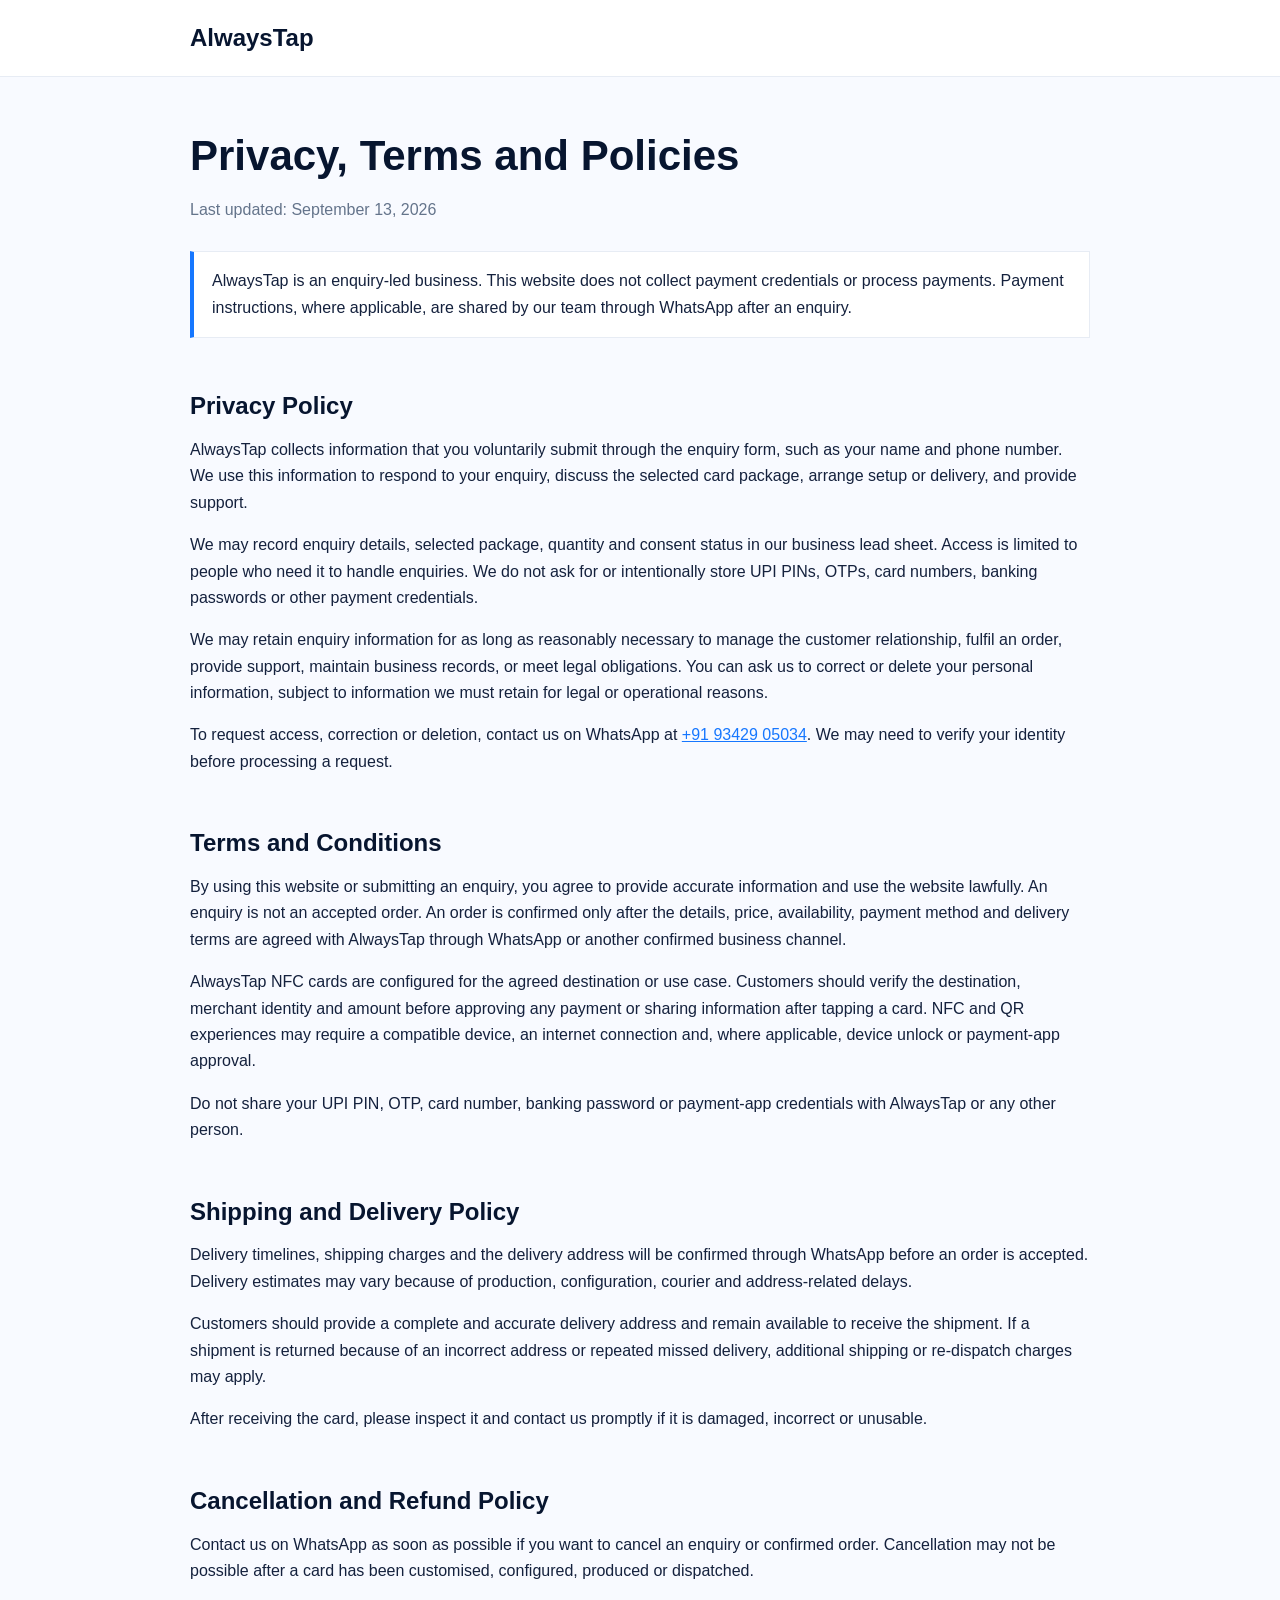
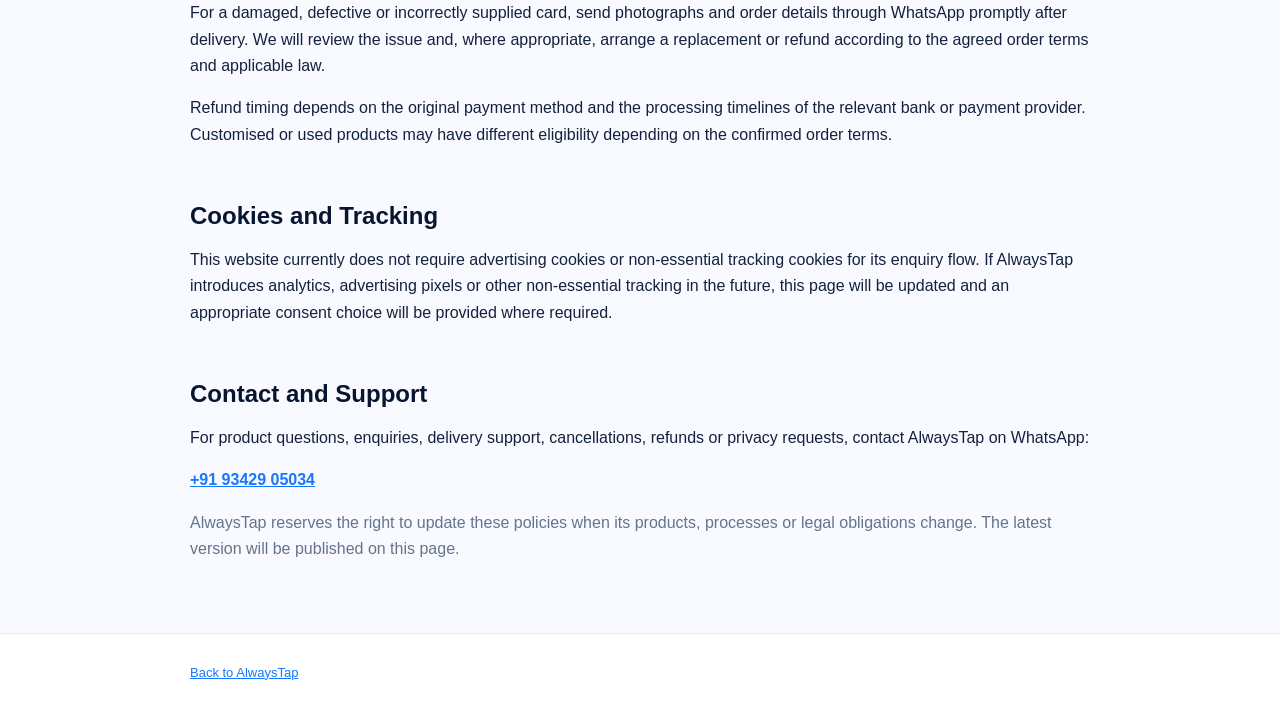
==== legal.html @ c42110d6 "Add compliance policies and consent" ====
<!DOCTYPE html>
<html lang="en">
<head>
  <meta charset="UTF-8">
  <meta name="viewport" content="width=device-width, initial-scale=1.0">
  <title>AlwaysTap - Privacy, Terms and Policies</title>
  <meta name="description" content="AlwaysTap privacy policy, terms and conditions, shipping, refund and contact information.">
  <style>
    :root{--navy:#07152f;--blue:#1677ff;--text:#14213d;--muted:#64748b;--line:#e7ecf4;--bg:#f8faff}
    *{box-sizing:border-box}
    body{margin:0;font-family:Arial,sans-serif;color:var(--text);background:var(--bg);line-height:1.65}
    a{color:var(--blue)}
    header{background:#fff;border-bottom:1px solid var(--line);padding:18px 0}
    .container{width:min(900px,92%);margin:auto}
    .brand{font-size:24px;font-weight:800;color:var(--navy);text-decoration:none}
    main{padding:54px 0}
    h1,h2{color:var(--navy);line-height:1.2}
    h1{font-size:42px;margin:0 0 10px}
    h2{font-size:24px;margin:42px 0 10px;padding-top:12px}
    .updated,.muted{color:var(--muted)}
    .notice{background:#fff;border:1px solid var(--line);border-left:4px solid var(--blue);padding:16px 18px;margin:28px 0}
    li{margin:8px 0}
    footer{border-top:1px solid var(--line);padding:28px 0;color:var(--muted);font-size:13px;background:#fff}
    @media(max-width:520px){main{padding:36px 0}h1{font-size:34px}}
  </style>
</head>
<body>
<header><div class="container"><a class="brand" href="index.html">AlwaysTap</a></div></header>
<main class="container">
  <h1>Privacy, Terms and Policies</h1>
  <p class="updated">Last updated: September 13, 2026</p>
  <div class="notice">AlwaysTap is an enquiry-led business. This website does not collect payment credentials or process payments. Payment instructions, where applicable, are shared by our team through WhatsApp after an enquiry.</div>

  <h2 id="privacy">Privacy Policy</h2>
  <p>AlwaysTap collects information that you voluntarily submit through the enquiry form, such as your name and phone number. We use this information to respond to your enquiry, discuss the selected card package, arrange setup or delivery, and provide support.</p>
  <p>We may record enquiry details, selected package, quantity and consent status in our business lead sheet. Access is limited to people who need it to handle enquiries. We do not ask for or intentionally store UPI PINs, OTPs, card numbers, banking passwords or other payment credentials.</p>
  <p>We may retain enquiry information for as long as reasonably necessary to manage the customer relationship, fulfil an order, provide support, maintain business records, or meet legal obligations. You can ask us to correct or delete your personal information, subject to information we must retain for legal or operational reasons.</p>
  <p>To request access, correction or deletion, contact us on WhatsApp at <a href="https://wa.me/919342905034">+91 93429 05034</a>. We may need to verify your identity before processing a request.</p>

  <h2 id="terms">Terms and Conditions</h2>
  <p>By using this website or submitting an enquiry, you agree to provide accurate information and use the website lawfully. An enquiry is not an accepted order. An order is confirmed only after the details, price, availability, payment method and delivery terms are agreed with AlwaysTap through WhatsApp or another confirmed business channel.</p>
  <p>AlwaysTap NFC cards are configured for the agreed destination or use case. Customers should verify the destination, merchant identity and amount before approving any payment or sharing information after tapping a card. NFC and QR experiences may require a compatible device, an internet connection and, where applicable, device unlock or payment-app approval.</p>
  <p>Do not share your UPI PIN, OTP, card number, banking password or payment-app credentials with AlwaysTap or any other person.</p>

  <h2 id="shipping">Shipping and Delivery Policy</h2>
  <p>Delivery timelines, shipping charges and the delivery address will be confirmed through WhatsApp before an order is accepted. Delivery estimates may vary because of production, configuration, courier and address-related delays.</p>
  <p>Customers should provide a complete and accurate delivery address and remain available to receive the shipment. If a shipment is returned because of an incorrect address or repeated missed delivery, additional shipping or re-dispatch charges may apply.</p>
  <p>After receiving the card, please inspect it and contact us promptly if it is damaged, incorrect or unusable.</p>

  <h2 id="refunds">Cancellation and Refund Policy</h2>
  <p>Contact us on WhatsApp as soon as possible if you want to cancel an enquiry or confirmed order. Cancellation may not be possible after a card has been customised, configured, produced or dispatched.</p>
  <p>For a damaged, defective or incorrectly supplied card, send photographs and order details through WhatsApp promptly after delivery. We will review the issue and, where appropriate, arrange a replacement or refund according to the agreed order terms and applicable law.</p>
  <p>Refund timing depends on the original payment method and the processing timelines of the relevant bank or payment provider. Customised or used products may have different eligibility depending on the confirmed order terms.</p>

  <h2 id="cookies">Cookies and Tracking</h2>
  <p>This website currently does not require advertising cookies or non-essential tracking cookies for its enquiry flow. If AlwaysTap introduces analytics, advertising pixels or other non-essential tracking in the future, this page will be updated and an appropriate consent choice will be provided where required.</p>

  <h2 id="contact">Contact and Support</h2>
  <p>For product questions, enquiries, delivery support, cancellations, refunds or privacy requests, contact AlwaysTap on WhatsApp:</p>
  <p><strong><a href="https://wa.me/919342905034">+91 93429 05034</a></strong></p>
  <p class="muted">AlwaysTap reserves the right to update these policies when its products, processes or legal obligations change. The latest version will be published on this page.</p>
</main>
<footer><div class="container"><a href="index.html">Back to AlwaysTap</a></div></footer>
</body>
</html>
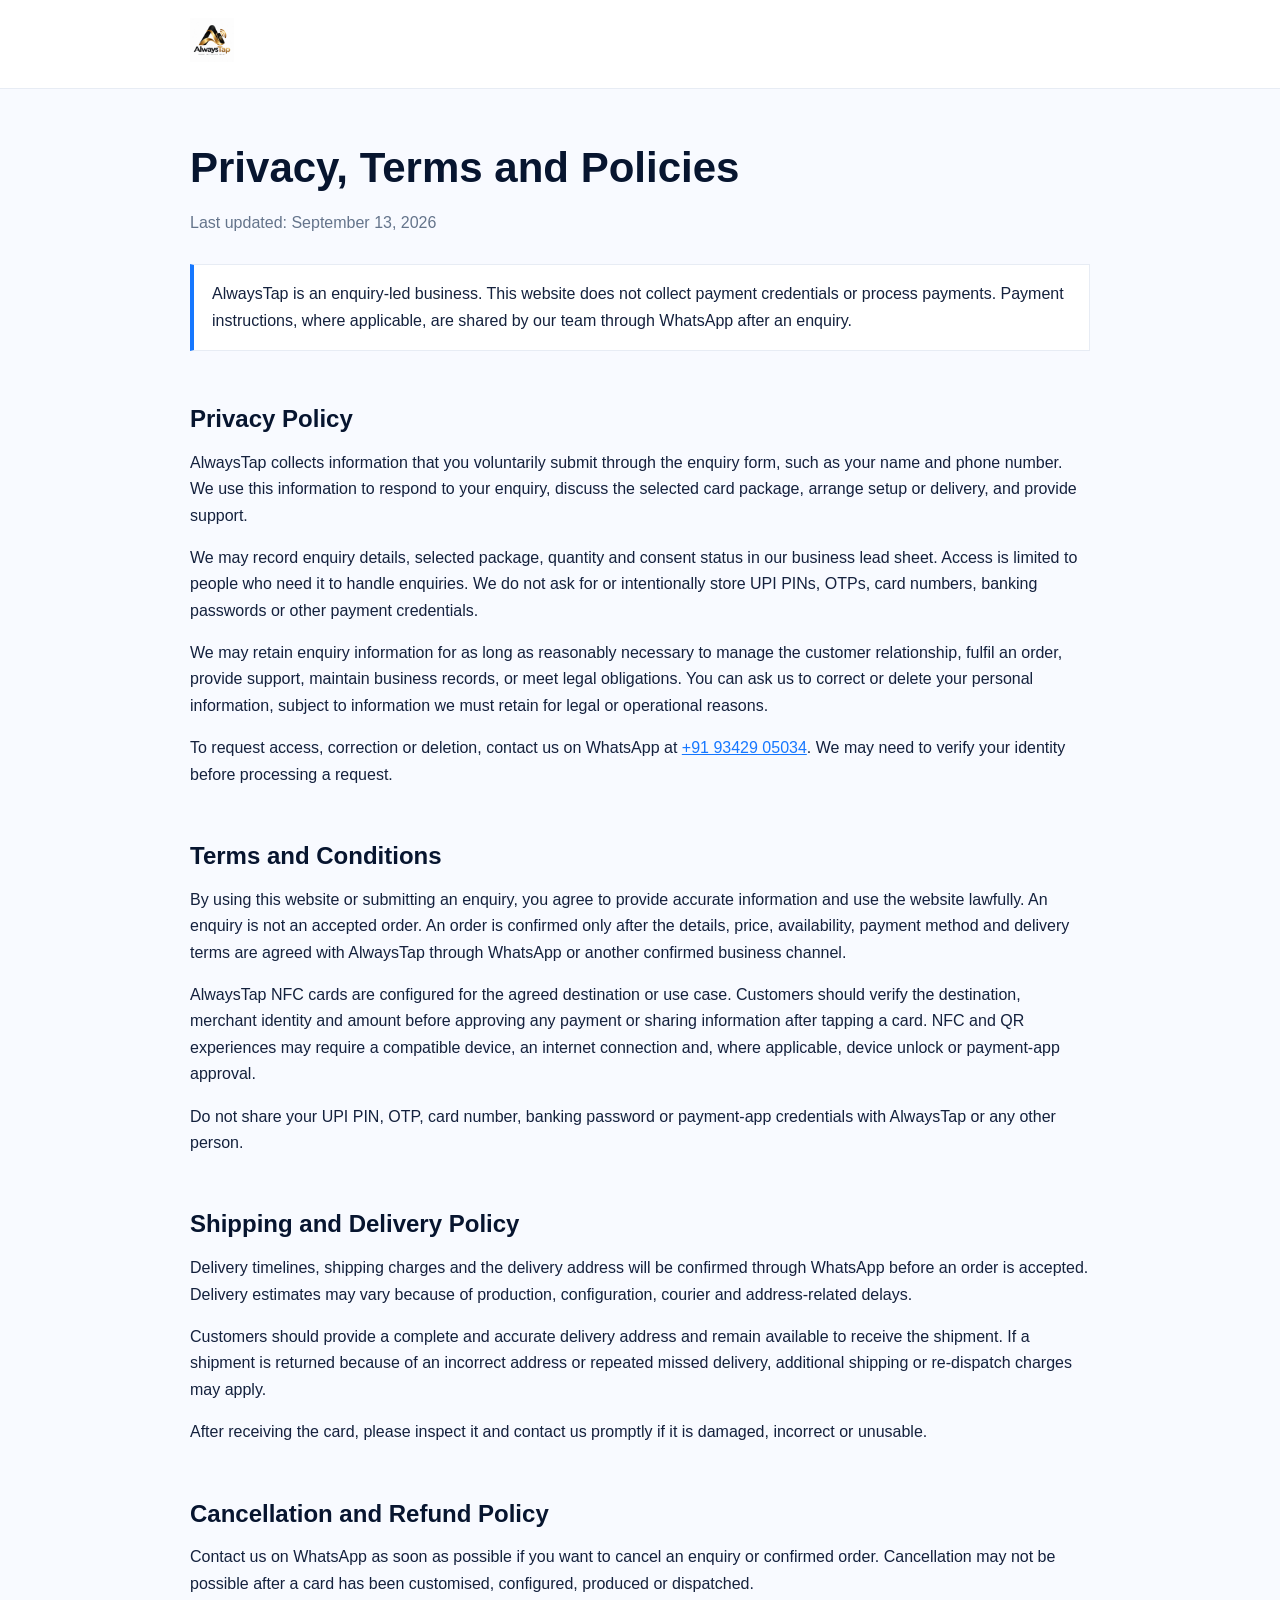
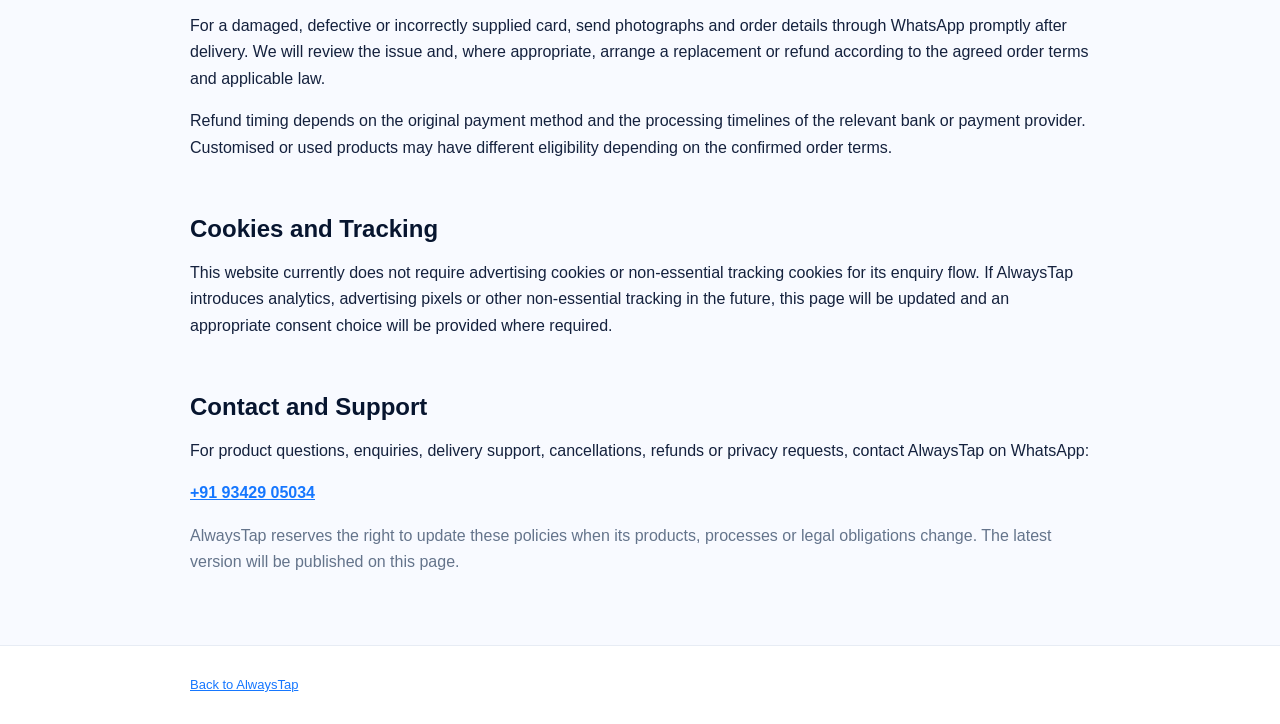
==== commit 4c6d4fc3: "Update logo asset to new AlwaysTap logo and add favicon/meta tags" ====
--- a/legal.html
+++ b/legal.html
@@ -5,6 +5,8 @@
   <meta name="viewport" content="width=device-width, initial-scale=1.0">
   <title>AlwaysTap - Privacy, Terms and Policies</title>
   <meta name="description" content="AlwaysTap privacy policy, terms and conditions, shipping, refund and contact information.">
+  <link rel="icon" type="image/jpeg" href="logo.jpg">
+  <link rel="apple-touch-icon" href="logo.jpg">
   <style>
     :root{--navy:#07152f;--blue:#1677ff;--text:#14213d;--muted:#64748b;--line:#e7ecf4;--bg:#f8faff}
     *{box-sizing:border-box}
@@ -25,7 +27,7 @@
   </style>
 </head>
 <body>
-<header><div class="container"><a class="brand" href="index.html">AlwaysTap</a></div></header>
+<header><div class="container"><a class="brand" href="index.html" style="display:inline-flex;align-items:center;gap:12px;"><img src="logo.jpg" alt="AlwaysTap logo" style="height:44px;width:auto;display:block;"></a></div></header>
 <main class="container">
   <h1>Privacy, Terms and Policies</h1>
   <p class="updated">Last updated: September 13, 2026</p>
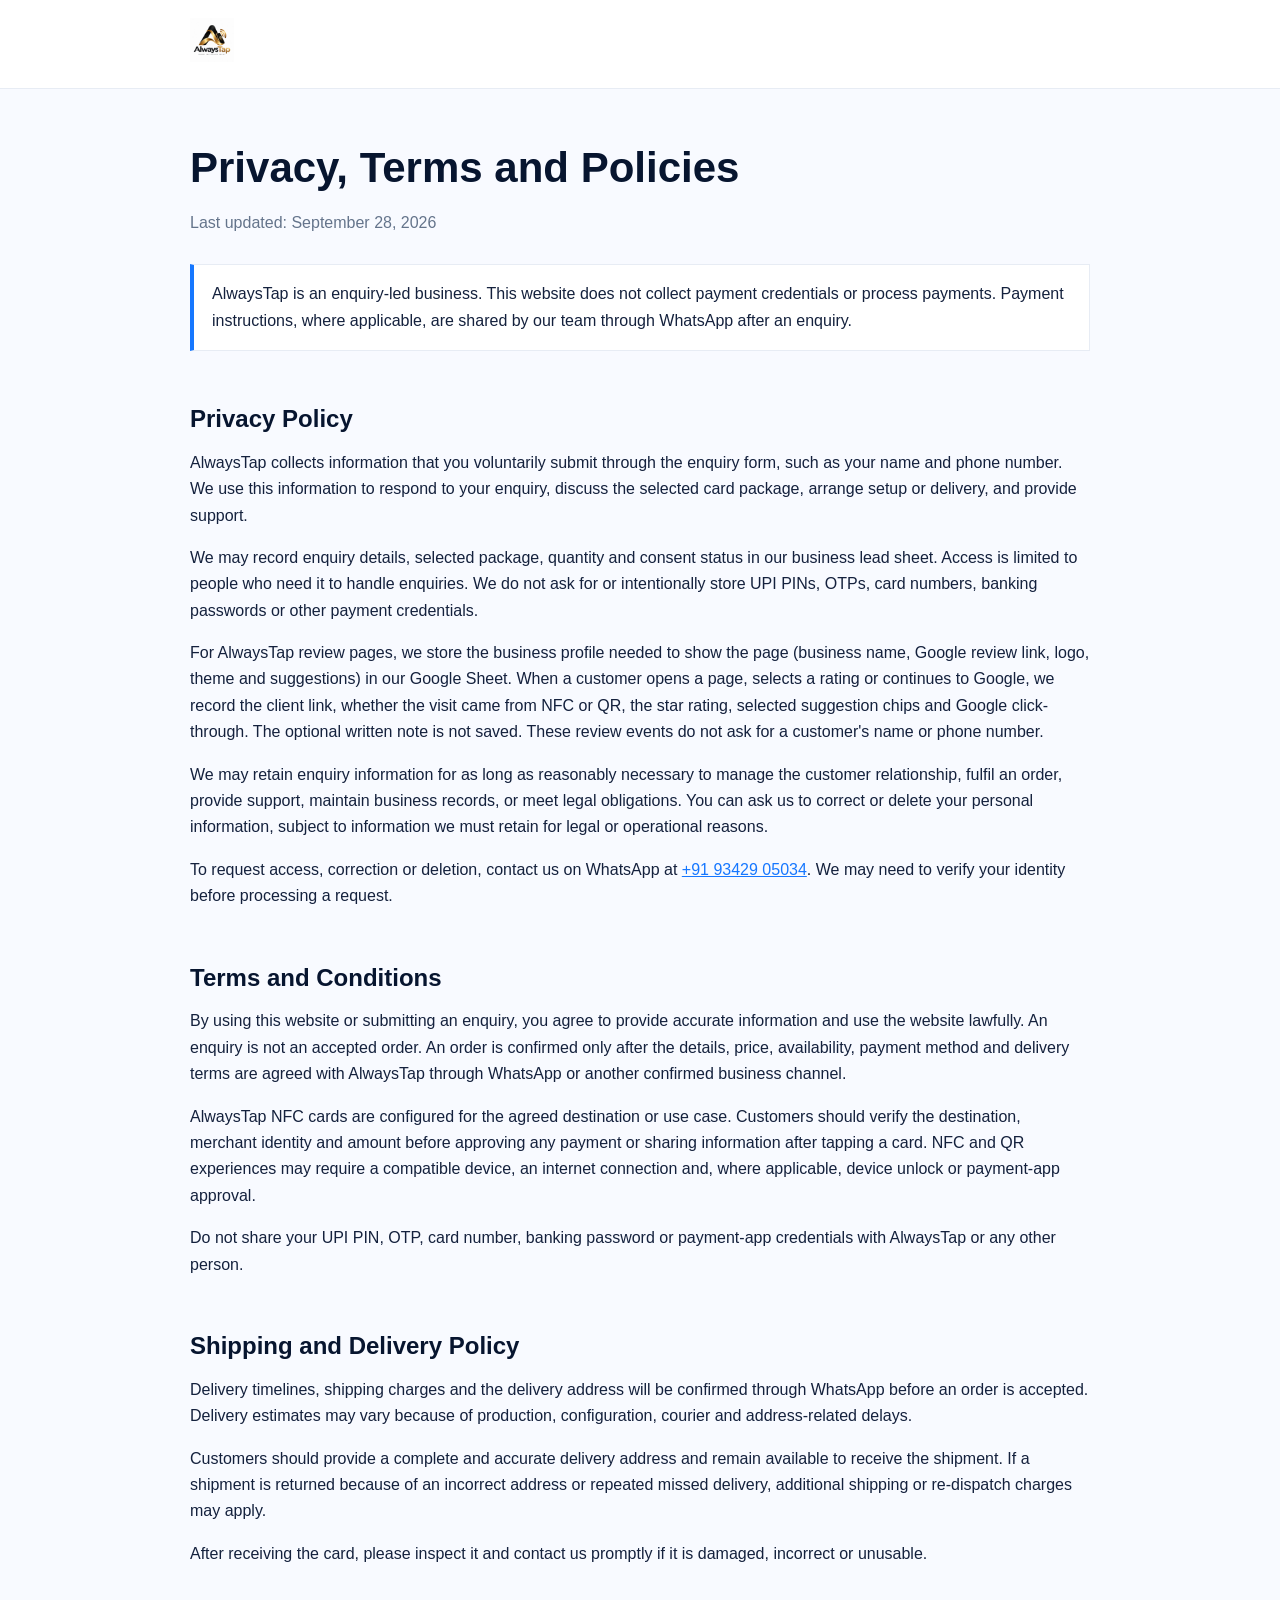
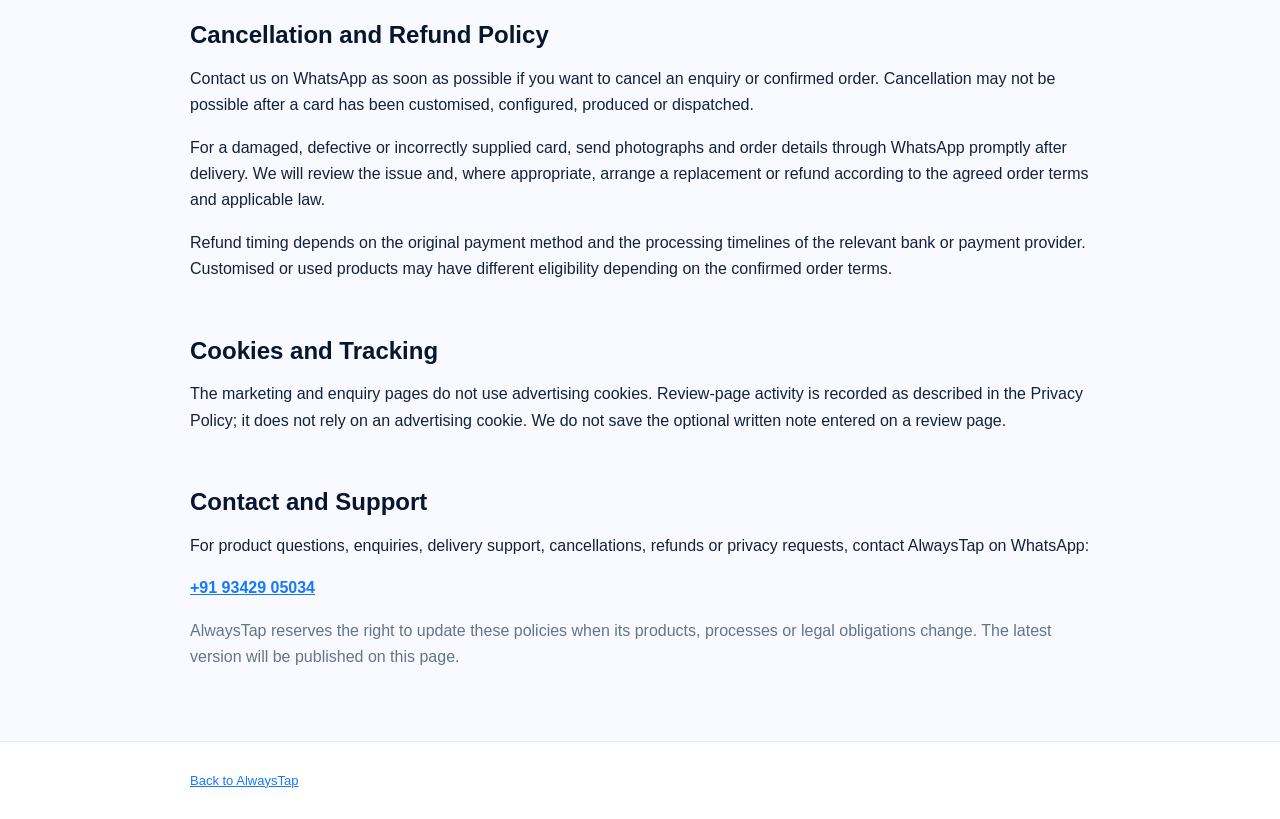
==== commit fb0a6ae7: "Add AlwaysTap client review studio" ====
--- a/legal.html
+++ b/legal.html
@@ -1,67 +1,68 @@
-<!DOCTYPE html>
-<html lang="en">
-<head>
-  <meta charset="UTF-8">
-  <meta name="viewport" content="width=device-width, initial-scale=1.0">
-  <title>AlwaysTap - Privacy, Terms and Policies</title>
-  <meta name="description" content="AlwaysTap privacy policy, terms and conditions, shipping, refund and contact information.">
-  <link rel="icon" type="image/jpeg" href="logo.jpg">
-  <link rel="apple-touch-icon" href="logo.jpg">
-  <style>
-    :root{--navy:#07152f;--blue:#1677ff;--text:#14213d;--muted:#64748b;--line:#e7ecf4;--bg:#f8faff}
-    *{box-sizing:border-box}
-    body{margin:0;font-family:Arial,sans-serif;color:var(--text);background:var(--bg);line-height:1.65}
-    a{color:var(--blue)}
-    header{background:#fff;border-bottom:1px solid var(--line);padding:18px 0}
-    .container{width:min(900px,92%);margin:auto}
-    .brand{font-size:24px;font-weight:800;color:var(--navy);text-decoration:none}
-    main{padding:54px 0}
-    h1,h2{color:var(--navy);line-height:1.2}
-    h1{font-size:42px;margin:0 0 10px}
-    h2{font-size:24px;margin:42px 0 10px;padding-top:12px}
-    .updated,.muted{color:var(--muted)}
-    .notice{background:#fff;border:1px solid var(--line);border-left:4px solid var(--blue);padding:16px 18px;margin:28px 0}
-    li{margin:8px 0}
-    footer{border-top:1px solid var(--line);padding:28px 0;color:var(--muted);font-size:13px;background:#fff}
-    @media(max-width:520px){main{padding:36px 0}h1{font-size:34px}}
-  </style>
-</head>
-<body>
-<header><div class="container"><a class="brand" href="index.html" style="display:inline-flex;align-items:center;gap:12px;"><img src="logo.jpg" alt="AlwaysTap logo" style="height:44px;width:auto;display:block;"></a></div></header>
-<main class="container">
-  <h1>Privacy, Terms and Policies</h1>
-  <p class="updated">Last updated: September 13, 2026</p>
-  <div class="notice">AlwaysTap is an enquiry-led business. This website does not collect payment credentials or process payments. Payment instructions, where applicable, are shared by our team through WhatsApp after an enquiry.</div>
-
-  <h2 id="privacy">Privacy Policy</h2>
-  <p>AlwaysTap collects information that you voluntarily submit through the enquiry form, such as your name and phone number. We use this information to respond to your enquiry, discuss the selected card package, arrange setup or delivery, and provide support.</p>
-  <p>We may record enquiry details, selected package, quantity and consent status in our business lead sheet. Access is limited to people who need it to handle enquiries. We do not ask for or intentionally store UPI PINs, OTPs, card numbers, banking passwords or other payment credentials.</p>
-  <p>We may retain enquiry information for as long as reasonably necessary to manage the customer relationship, fulfil an order, provide support, maintain business records, or meet legal obligations. You can ask us to correct or delete your personal information, subject to information we must retain for legal or operational reasons.</p>
-  <p>To request access, correction or deletion, contact us on WhatsApp at <a href="https://wa.me/919342905034">+91 93429 05034</a>. We may need to verify your identity before processing a request.</p>
-
-  <h2 id="terms">Terms and Conditions</h2>
-  <p>By using this website or submitting an enquiry, you agree to provide accurate information and use the website lawfully. An enquiry is not an accepted order. An order is confirmed only after the details, price, availability, payment method and delivery terms are agreed with AlwaysTap through WhatsApp or another confirmed business channel.</p>
-  <p>AlwaysTap NFC cards are configured for the agreed destination or use case. Customers should verify the destination, merchant identity and amount before approving any payment or sharing information after tapping a card. NFC and QR experiences may require a compatible device, an internet connection and, where applicable, device unlock or payment-app approval.</p>
-  <p>Do not share your UPI PIN, OTP, card number, banking password or payment-app credentials with AlwaysTap or any other person.</p>
-
-  <h2 id="shipping">Shipping and Delivery Policy</h2>
-  <p>Delivery timelines, shipping charges and the delivery address will be confirmed through WhatsApp before an order is accepted. Delivery estimates may vary because of production, configuration, courier and address-related delays.</p>
-  <p>Customers should provide a complete and accurate delivery address and remain available to receive the shipment. If a shipment is returned because of an incorrect address or repeated missed delivery, additional shipping or re-dispatch charges may apply.</p>
-  <p>After receiving the card, please inspect it and contact us promptly if it is damaged, incorrect or unusable.</p>
-
-  <h2 id="refunds">Cancellation and Refund Policy</h2>
-  <p>Contact us on WhatsApp as soon as possible if you want to cancel an enquiry or confirmed order. Cancellation may not be possible after a card has been customised, configured, produced or dispatched.</p>
-  <p>For a damaged, defective or incorrectly supplied card, send photographs and order details through WhatsApp promptly after delivery. We will review the issue and, where appropriate, arrange a replacement or refund according to the agreed order terms and applicable law.</p>
-  <p>Refund timing depends on the original payment method and the processing timelines of the relevant bank or payment provider. Customised or used products may have different eligibility depending on the confirmed order terms.</p>
-
-  <h2 id="cookies">Cookies and Tracking</h2>
-  <p>This website currently does not require advertising cookies or non-essential tracking cookies for its enquiry flow. If AlwaysTap introduces analytics, advertising pixels or other non-essential tracking in the future, this page will be updated and an appropriate consent choice will be provided where required.</p>
-
-  <h2 id="contact">Contact and Support</h2>
-  <p>For product questions, enquiries, delivery support, cancellations, refunds or privacy requests, contact AlwaysTap on WhatsApp:</p>
-  <p><strong><a href="https://wa.me/919342905034">+91 93429 05034</a></strong></p>
-  <p class="muted">AlwaysTap reserves the right to update these policies when its products, processes or legal obligations change. The latest version will be published on this page.</p>
-</main>
-<footer><div class="container"><a href="index.html">Back to AlwaysTap</a></div></footer>
-</body>
-</html>
+<!DOCTYPE html>
+<html lang="en">
+<head>
+  <meta charset="UTF-8">
+  <meta name="viewport" content="width=device-width, initial-scale=1.0">
+  <title>AlwaysTap - Privacy, Terms and Policies</title>
+  <meta name="description" content="AlwaysTap privacy policy, terms and conditions, shipping, refund and contact information.">
+  <link rel="icon" type="image/jpeg" href="logo.jpg">
+  <link rel="apple-touch-icon" href="logo.jpg">
+  <style>
+    :root{--navy:#07152f;--blue:#1677ff;--text:#14213d;--muted:#64748b;--line:#e7ecf4;--bg:#f8faff}
+    *{box-sizing:border-box}
+    body{margin:0;font-family:Arial,sans-serif;color:var(--text);background:var(--bg);line-height:1.65}
+    a{color:var(--blue)}
+    header{background:#fff;border-bottom:1px solid var(--line);padding:18px 0}
+    .container{width:min(900px,92%);margin:auto}
+    .brand{font-size:24px;font-weight:800;color:var(--navy);text-decoration:none}
+    main{padding:54px 0}
+    h1,h2{color:var(--navy);line-height:1.2}
+    h1{font-size:42px;margin:0 0 10px}
+    h2{font-size:24px;margin:42px 0 10px;padding-top:12px}
+    .updated,.muted{color:var(--muted)}
+    .notice{background:#fff;border:1px solid var(--line);border-left:4px solid var(--blue);padding:16px 18px;margin:28px 0}
+    li{margin:8px 0}
+    footer{border-top:1px solid var(--line);padding:28px 0;color:var(--muted);font-size:13px;background:#fff}
+    @media(max-width:520px){main{padding:36px 0}h1{font-size:34px}}
+  </style>
+</head>
+<body>
+<header><div class="container"><a class="brand" href="index.html" style="display:inline-flex;align-items:center;gap:12px;"><img src="logo.jpg" alt="AlwaysTap logo" style="height:44px;width:auto;display:block;"></a></div></header>
+<main class="container">
+  <h1>Privacy, Terms and Policies</h1>
+  <p class="updated">Last updated: September 28, 2026</p>
+  <div class="notice">AlwaysTap is an enquiry-led business. This website does not collect payment credentials or process payments. Payment instructions, where applicable, are shared by our team through WhatsApp after an enquiry.</div>
+
+  <h2 id="privacy">Privacy Policy</h2>
+  <p>AlwaysTap collects information that you voluntarily submit through the enquiry form, such as your name and phone number. We use this information to respond to your enquiry, discuss the selected card package, arrange setup or delivery, and provide support.</p>
+  <p>We may record enquiry details, selected package, quantity and consent status in our business lead sheet. Access is limited to people who need it to handle enquiries. We do not ask for or intentionally store UPI PINs, OTPs, card numbers, banking passwords or other payment credentials.</p>
+  <p>For AlwaysTap review pages, we store the business profile needed to show the page (business name, Google review link, logo, theme and suggestions) in our Google Sheet. When a customer opens a page, selects a rating or continues to Google, we record the client link, whether the visit came from NFC or QR, the star rating, selected suggestion chips and Google click-through. The optional written note is not saved. These review events do not ask for a customer's name or phone number.</p>
+  <p>We may retain enquiry information for as long as reasonably necessary to manage the customer relationship, fulfil an order, provide support, maintain business records, or meet legal obligations. You can ask us to correct or delete your personal information, subject to information we must retain for legal or operational reasons.</p>
+  <p>To request access, correction or deletion, contact us on WhatsApp at <a href="https://wa.me/919342905034">+91 93429 05034</a>. We may need to verify your identity before processing a request.</p>
+
+  <h2 id="terms">Terms and Conditions</h2>
+  <p>By using this website or submitting an enquiry, you agree to provide accurate information and use the website lawfully. An enquiry is not an accepted order. An order is confirmed only after the details, price, availability, payment method and delivery terms are agreed with AlwaysTap through WhatsApp or another confirmed business channel.</p>
+  <p>AlwaysTap NFC cards are configured for the agreed destination or use case. Customers should verify the destination, merchant identity and amount before approving any payment or sharing information after tapping a card. NFC and QR experiences may require a compatible device, an internet connection and, where applicable, device unlock or payment-app approval.</p>
+  <p>Do not share your UPI PIN, OTP, card number, banking password or payment-app credentials with AlwaysTap or any other person.</p>
+
+  <h2 id="shipping">Shipping and Delivery Policy</h2>
+  <p>Delivery timelines, shipping charges and the delivery address will be confirmed through WhatsApp before an order is accepted. Delivery estimates may vary because of production, configuration, courier and address-related delays.</p>
+  <p>Customers should provide a complete and accurate delivery address and remain available to receive the shipment. If a shipment is returned because of an incorrect address or repeated missed delivery, additional shipping or re-dispatch charges may apply.</p>
+  <p>After receiving the card, please inspect it and contact us promptly if it is damaged, incorrect or unusable.</p>
+
+  <h2 id="refunds">Cancellation and Refund Policy</h2>
+  <p>Contact us on WhatsApp as soon as possible if you want to cancel an enquiry or confirmed order. Cancellation may not be possible after a card has been customised, configured, produced or dispatched.</p>
+  <p>For a damaged, defective or incorrectly supplied card, send photographs and order details through WhatsApp promptly after delivery. We will review the issue and, where appropriate, arrange a replacement or refund according to the agreed order terms and applicable law.</p>
+  <p>Refund timing depends on the original payment method and the processing timelines of the relevant bank or payment provider. Customised or used products may have different eligibility depending on the confirmed order terms.</p>
+
+  <h2 id="cookies">Cookies and Tracking</h2>
+  <p>The marketing and enquiry pages do not use advertising cookies. Review-page activity is recorded as described in the Privacy Policy; it does not rely on an advertising cookie. We do not save the optional written note entered on a review page.</p>
+
+  <h2 id="contact">Contact and Support</h2>
+  <p>For product questions, enquiries, delivery support, cancellations, refunds or privacy requests, contact AlwaysTap on WhatsApp:</p>
+  <p><strong><a href="https://wa.me/919342905034">+91 93429 05034</a></strong></p>
+  <p class="muted">AlwaysTap reserves the right to update these policies when its products, processes or legal obligations change. The latest version will be published on this page.</p>
+</main>
+<footer><div class="container"><a href="index.html">Back to AlwaysTap</a></div></footer>
+</body>
+</html>
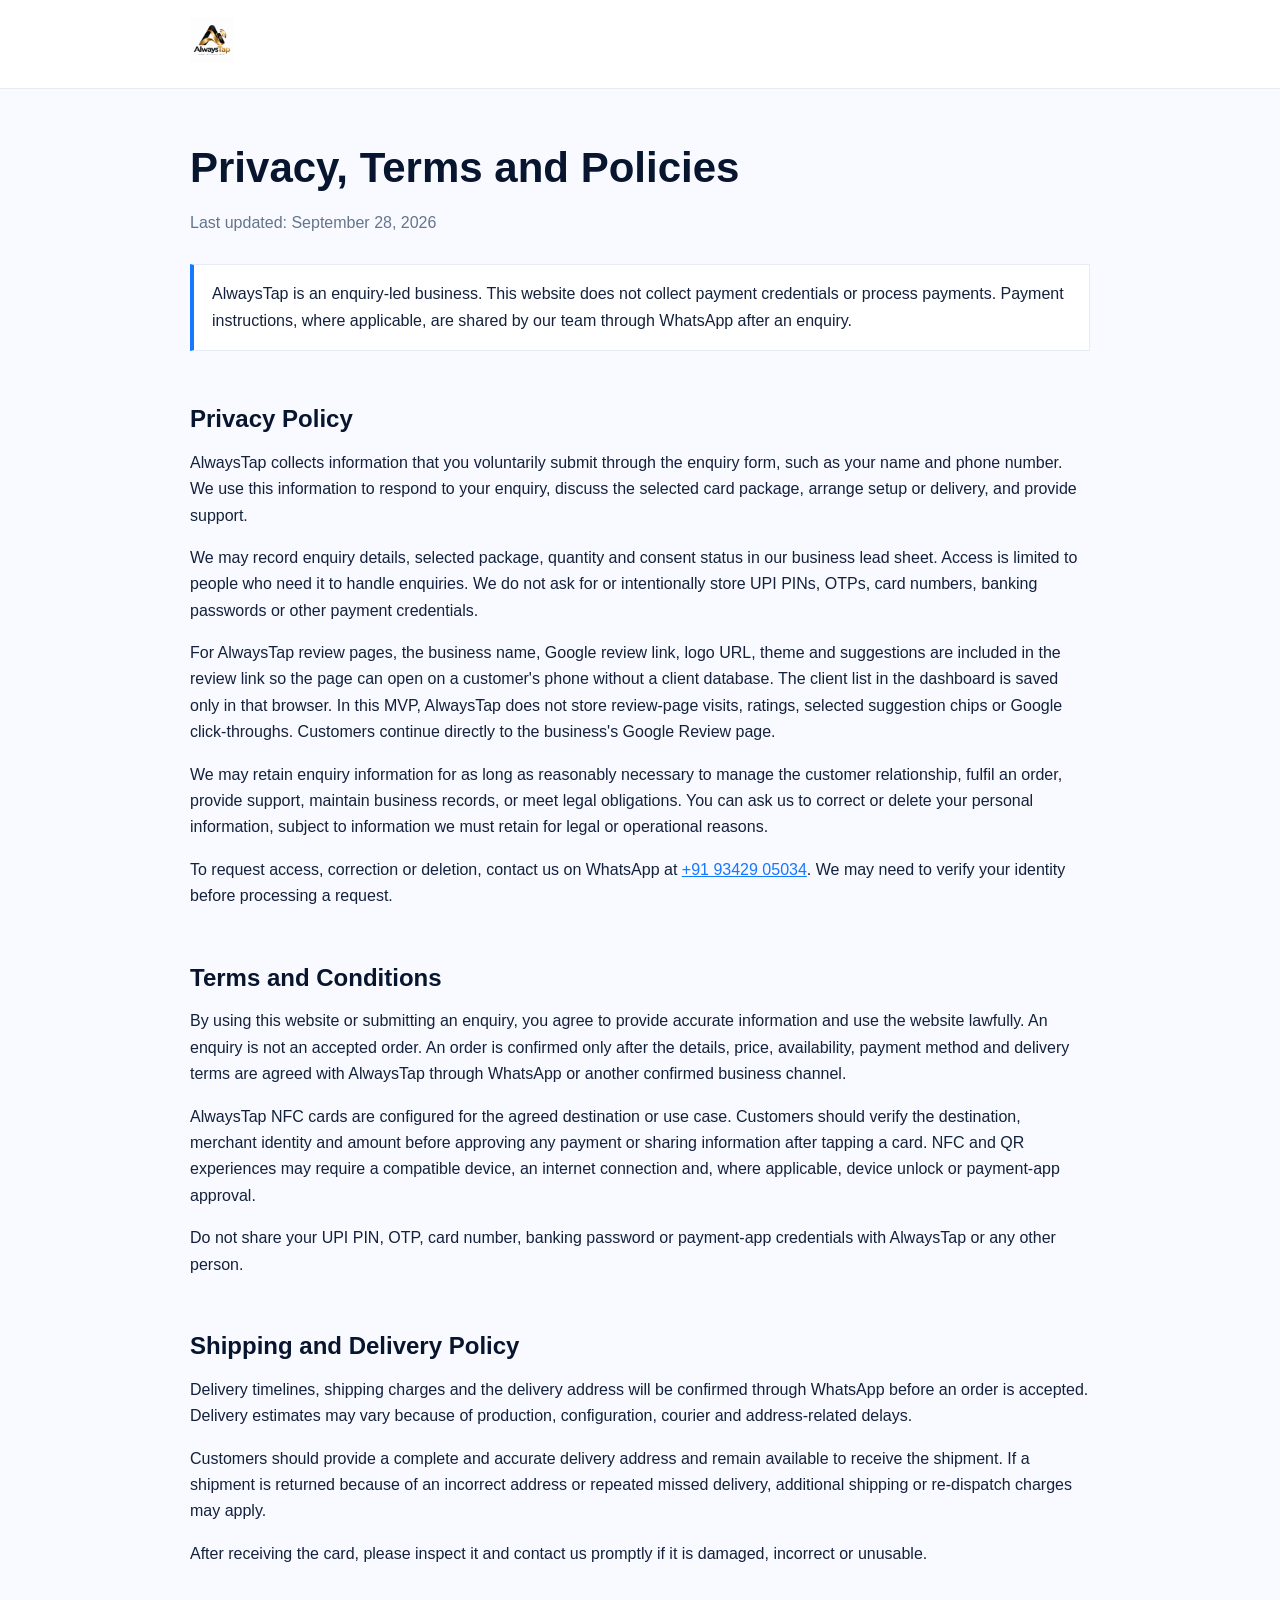
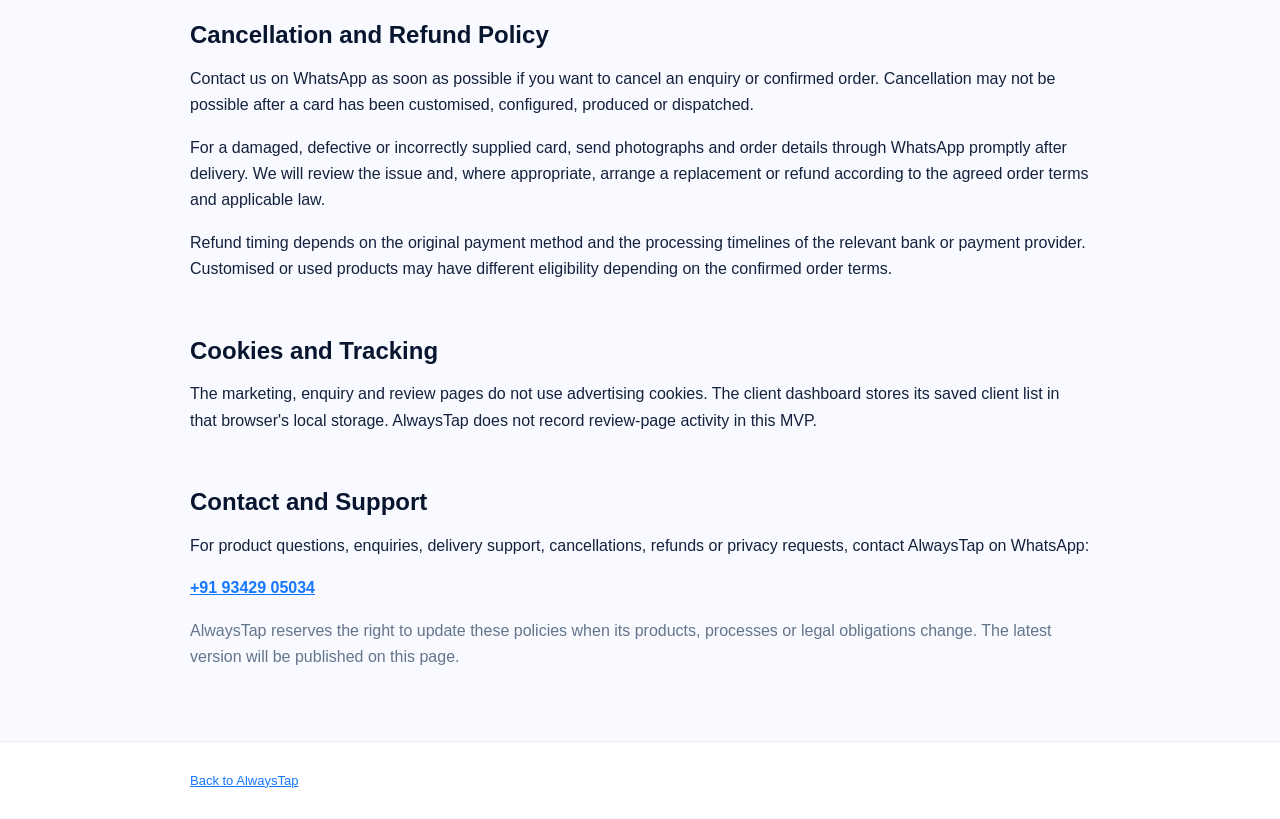
==== commit 65cfd36b: "Make client review links self-contained" ====
--- a/legal.html
+++ b/legal.html
@@ -36,7 +36,7 @@
   <h2 id="privacy">Privacy Policy</h2>
   <p>AlwaysTap collects information that you voluntarily submit through the enquiry form, such as your name and phone number. We use this information to respond to your enquiry, discuss the selected card package, arrange setup or delivery, and provide support.</p>
   <p>We may record enquiry details, selected package, quantity and consent status in our business lead sheet. Access is limited to people who need it to handle enquiries. We do not ask for or intentionally store UPI PINs, OTPs, card numbers, banking passwords or other payment credentials.</p>
-  <p>For AlwaysTap review pages, we store the business profile needed to show the page (business name, Google review link, logo, theme and suggestions) in our Google Sheet. When a customer opens a page, selects a rating or continues to Google, we record the client link, whether the visit came from NFC or QR, the star rating, selected suggestion chips and Google click-through. The optional written note is not saved. These review events do not ask for a customer's name or phone number.</p>
+  <p>For AlwaysTap review pages, the business name, Google review link, logo URL, theme and suggestions are included in the review link so the page can open on a customer's phone without a client database. The client list in the dashboard is saved only in that browser. In this MVP, AlwaysTap does not store review-page visits, ratings, selected suggestion chips or Google click-throughs. Customers continue directly to the business's Google Review page.</p>
   <p>We may retain enquiry information for as long as reasonably necessary to manage the customer relationship, fulfil an order, provide support, maintain business records, or meet legal obligations. You can ask us to correct or delete your personal information, subject to information we must retain for legal or operational reasons.</p>
   <p>To request access, correction or deletion, contact us on WhatsApp at <a href="https://wa.me/919342905034">+91 93429 05034</a>. We may need to verify your identity before processing a request.</p>
 
@@ -56,7 +56,7 @@
   <p>Refund timing depends on the original payment method and the processing timelines of the relevant bank or payment provider. Customised or used products may have different eligibility depending on the confirmed order terms.</p>
 
   <h2 id="cookies">Cookies and Tracking</h2>
-  <p>The marketing and enquiry pages do not use advertising cookies. Review-page activity is recorded as described in the Privacy Policy; it does not rely on an advertising cookie. We do not save the optional written note entered on a review page.</p>
+  <p>The marketing, enquiry and review pages do not use advertising cookies. The client dashboard stores its saved client list in that browser's local storage. AlwaysTap does not record review-page activity in this MVP.</p>
 
   <h2 id="contact">Contact and Support</h2>
   <p>For product questions, enquiries, delivery support, cancellations, refunds or privacy requests, contact AlwaysTap on WhatsApp:</p>
